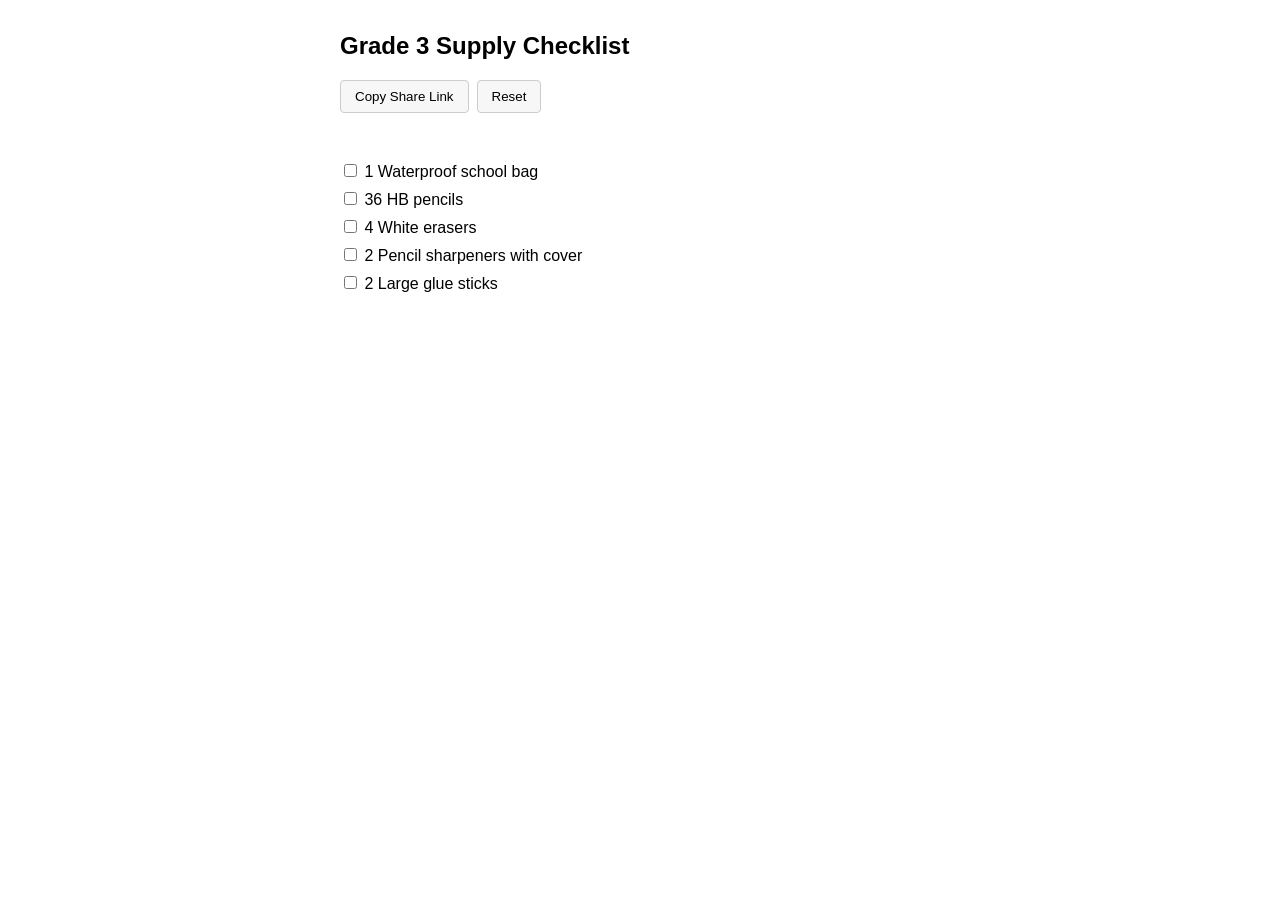
==== index.html @ b4459015 "Add Grade 3 supply checklist" ====
<!DOCTYPE html>
<html lang="en">
<head>
  <meta charset="UTF-8">
  <meta name="viewport" content="width=device-width, initial-scale=1.0">
  <title>Grade 3 Supply Checklist</title>
  <style>
    body {
      font-family: sans-serif;
      max-width: 600px;
      margin: 2rem auto;
      padding: 0 1rem;
    }
    .btn-row {
      margin: 1rem 0;
      display: flex;
      gap: 0.5rem;
    }
    button {
      padding: 8px 14px;
      cursor: pointer;
      border-radius: 4px;
      border: 1px solid #ccc;
      background-color: #f7f7f7;
    }
    button:hover {
      background-color: #eee;
    }
    ul {
      list-style: none;
      padding: 0;
    }
    li {
      margin: 8px 0;
    }
    input:checked + label {
      text-decoration: line-through;
      color: #888;
    }
    #shareNotice {
      color: #2e7d32;
      font-size: 0.85rem;
      min-height: 1.2em;
    }
  </style>
</head>
<body>

  <h2>Grade 3 Supply Checklist</h2>
  <div class="btn-row">
    <button onclick="shareList()">Copy Share Link</button>
    <button onclick="resetList()">Reset</button>
  </div>
  <p id="shareNotice"></p>

  <ul id="list">
    <li><input type="checkbox" id="i1"><label for="i1"> 1 Waterproof school bag</label></li>
    <li><input type="checkbox" id="i2"><label for="i2"> 36 HB pencils</label></li>
    <li><input type="checkbox" id="i3"><label for="i3"> 4 White erasers</label></li>
    <li><input type="checkbox" id="i4"><label for="i4"> 2 Pencil sharpeners with cover</label></li>
    <li><input type="checkbox" id="i5"><label for="i5"> 2 Large glue sticks</label></li>
  </ul>

  <script>
    const checkboxes = document.querySelectorAll('input[type="checkbox"]');
    const STORAGE_KEY = 'supply_list_data';

    function loadState() {
      const hash = window.location.hash.substring(1);
      let activeIds = [];

      if (hash) {
        activeIds = hash.split(',').filter(Boolean);
      } else {
        try {
          activeIds = JSON.parse(localStorage.getItem(STORAGE_KEY) || '[]');
        } catch (e) {
          activeIds = [];
        }
      }

      checkboxes.forEach(cb => {
        cb.checked = activeIds.includes(cb.id);
      });
    }

    function saveState() {
      const checkedIds = Array.from(checkboxes)
        .filter(cb => cb.checked)
        .map(cb => cb.id);

      localStorage.setItem(STORAGE_KEY, JSON.stringify(checkedIds));
      const hashString = checkedIds.length > 0 ? '#' + checkedIds.join(',') : window.location.pathname;
      window.history.replaceState(null, '', hashString);
    }

    function shareList() {
      saveState();
      navigator.clipboard.writeText(window.location.href).then(() => {
        const notice = document.getElementById('shareNotice');
        notice.textContent = 'Link copied to clipboard. Anyone opening it will see your current selections.';
        setTimeout(() => {
          notice.textContent = '';
        }, 4000);
      }).catch(() => {
        const notice = document.getElementById('shareNotice');
        notice.textContent = 'Failed to copy link automatically. You can copy the URL directly from the address bar.';
      });
    }

    function resetList() {
      checkboxes.forEach(cb => {
        cb.checked = false;
      });
      saveState();
    }

    checkboxes.forEach(cb => cb.addEventListener('change', saveState));
    window.addEventListener('DOMContentLoaded', loadState);
  </script>
</body>
</html>
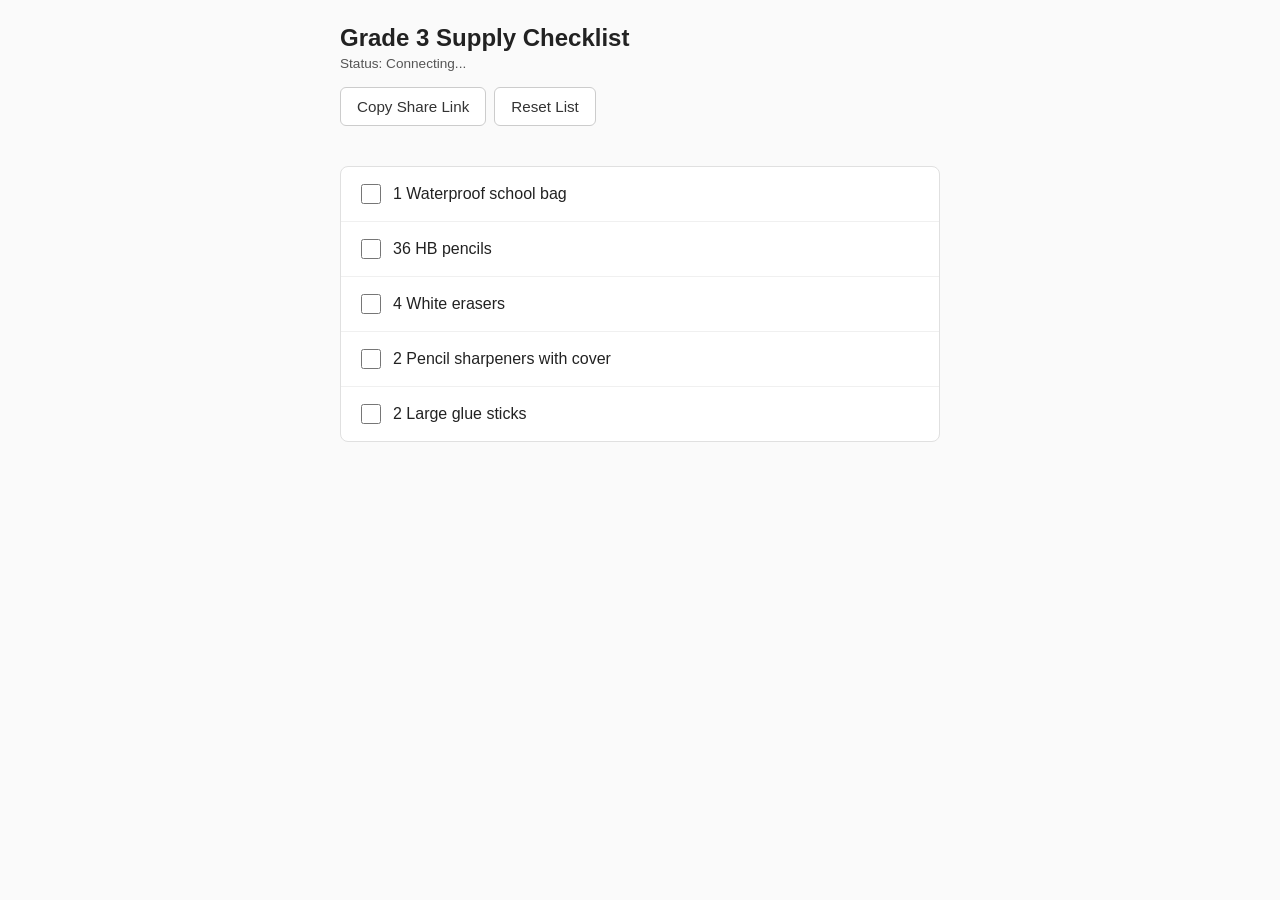
==== commit a1642ddf: "Add real-time auto-sync across devices" ====
--- a/index.html
+++ b/index.html
@@ -6,105 +6,245 @@
   <title>Grade 3 Supply Checklist</title>
   <style>
     body {
-      font-family: sans-serif;
+      font-family: -apple-system, BlinkMacSystemFont, "Segoe UI", Roboto, Helvetica, Arial, sans-serif;
       max-width: 600px;
-      margin: 2rem auto;
+      margin: 1.5rem auto;
       padding: 0 1rem;
+      color: #222;
+      background-color: #fafafa;
+    }
+    h2 {
+      margin-bottom: 0.25rem;
+    }
+    .status-bar {
+      font-size: 0.85rem;
+      color: #555;
+      margin-bottom: 1rem;
     }
     .btn-row {
       margin: 1rem 0;
       display: flex;
       gap: 0.5rem;
+      flex-wrap: wrap;
     }
     button {
-      padding: 8px 14px;
+      padding: 10px 16px;
+      font-size: 0.95rem;
       cursor: pointer;
-      border-radius: 4px;
+      border-radius: 6px;
       border: 1px solid #ccc;
-      background-color: #f7f7f7;
-    }
-    button:hover {
-      background-color: #eee;
+      background-color: #ffffff;
+      color: #333;
+    }
+    button:active {
+      background-color: #e8e8e8;
+    }
+    .notice {
+      color: #1b5e20;
+      font-size: 0.85rem;
+      min-height: 1.2em;
+      margin-bottom: 0.5rem;
     }
     ul {
       list-style: none;
       padding: 0;
+      margin: 0;
+      background-color: #ffffff;
+      border: 1px solid #e0e0e0;
+      border-radius: 8px;
     }
     li {
-      margin: 8px 0;
-    }
-    input:checked + label {
+      border-bottom: 1px solid #f0f0f0;
+    }
+    li:last-child {
+      border-bottom: none;
+    }
+    label {
+      display: flex;
+      align-items: center;
+      padding: 14px 16px;
+      cursor: pointer;
+      font-size: 1rem;
+      user-select: none;
+    }
+    input[type="checkbox"] {
+      width: 20px;
+      height: 20px;
+      margin-right: 12px;
+      cursor: pointer;
+    }
+    input[type="checkbox"]:checked + span {
       text-decoration: line-through;
-      color: #888;
-    }
-    #shareNotice {
-      color: #2e7d32;
-      font-size: 0.85rem;
-      min-height: 1.2em;
+      color: #888888;
     }
   </style>
 </head>
 <body>
 
   <h2>Grade 3 Supply Checklist</h2>
+  <div id="statusBar" class="status-bar">Status: Connecting...</div>
+
   <div class="btn-row">
-    <button onclick="shareList()">Copy Share Link</button>
-    <button onclick="resetList()">Reset</button>
+    <button type="button" onclick="copyShareLink()">Copy Share Link</button>
+    <button type="button" onclick="resetList()">Reset List</button>
   </div>
-  <p id="shareNotice"></p>
+  <div id="shareNotice" class="notice"></div>
 
   <ul id="list">
-    <li><input type="checkbox" id="i1"><label for="i1"> 1 Waterproof school bag</label></li>
-    <li><input type="checkbox" id="i2"><label for="i2"> 36 HB pencils</label></li>
-    <li><input type="checkbox" id="i3"><label for="i3"> 4 White erasers</label></li>
-    <li><input type="checkbox" id="i4"><label for="i4"> 2 Pencil sharpeners with cover</label></li>
-    <li><input type="checkbox" id="i5"><label for="i5"> 2 Large glue sticks</label></li>
+    <li>
+      <label>
+        <input type="checkbox" id="i1">
+        <span>1 Waterproof school bag</span>
+      </label>
+    </li>
+    <li>
+      <label>
+        <input type="checkbox" id="i2">
+        <span>36 HB pencils</span>
+      </label>
+    </li>
+    <li>
+      <label>
+        <input type="checkbox" id="i3">
+        <span>4 White erasers</span>
+      </label>
+    </li>
+    <li>
+      <label>
+        <input type="checkbox" id="i4">
+        <span>2 Pencil sharpeners with cover</span>
+      </label>
+    </li>
+    <li>
+      <label>
+        <input type="checkbox" id="i5">
+        <span>2 Large glue sticks</span>
+      </label>
+    </li>
   </ul>
 
   <script>
+    const clientId = 'user_' + Math.random().toString(36).substring(2, 9);
     const checkboxes = document.querySelectorAll('input[type="checkbox"]');
-    const STORAGE_KEY = 'supply_list_data';
-
-    function loadState() {
-      const hash = window.location.hash.substring(1);
-      let activeIds = [];
-
-      if (hash) {
-        activeIds = hash.split(',').filter(Boolean);
-      } else {
-        try {
-          activeIds = JSON.parse(localStorage.getItem(STORAGE_KEY) || '[]');
-        } catch (e) {
-          activeIds = [];
-        }
+    const statusBar = document.getElementById('statusBar');
+    const shareNotice = document.getElementById('shareNotice');
+
+    // Get list identifier from URL parameter or create a random one
+    function getListId() {
+      const urlParams = new URLSearchParams(window.location.search);
+      let id = urlParams.get('list');
+      if (!id) {
+        id = 'school_' + Math.random().toString(36).substring(2, 8);
+        const newUrl = window.location.pathname + '?list=' + id;
+        window.history.replaceState(null, '', newUrl);
       }
-
+      return id;
+    }
+
+    const listId = getListId();
+    const topic = 'school_supply_' + listId;
+    const sseUrl = 'https://ntfy.sh/' + topic + '/sse';
+    const pollUrl = 'https://ntfy.sh/' + topic + '/json?poll=1';
+    const postUrl = 'https://ntfy.sh/' + topic;
+
+    // Apply checked list state to UI
+    function applyState(checkedIds) {
       checkboxes.forEach(cb => {
-        cb.checked = activeIds.includes(cb.id);
-      });
-    }
-
-    function saveState() {
+        cb.checked = checkedIds.includes(cb.id);
+      });
+      localStorage.setItem('local_state_' + listId, JSON.stringify(checkedIds));
+    }
+
+    // Broadcast current checked state over the internet
+    function broadcastState() {
       const checkedIds = Array.from(checkboxes)
         .filter(cb => cb.checked)
         .map(cb => cb.id);
 
-      localStorage.setItem(STORAGE_KEY, JSON.stringify(checkedIds));
-      const hashString = checkedIds.length > 0 ? '#' + checkedIds.join(',') : window.location.pathname;
-      window.history.replaceState(null, '', hashString);
-    }
-
-    function shareList() {
-      saveState();
+      localStorage.setItem('local_state_' + listId, JSON.stringify(checkedIds));
+
+      const payload = {
+        sender: clientId,
+        checkedIds: checkedIds,
+        timestamp: Date.now()
+      };
+
+      fetch(postUrl, {
+        method: 'POST',
+        body: JSON.stringify(payload)
+      }).catch(() => {
+        statusBar.textContent = 'Status: Reconnecting...';
+      });
+    }
+
+    // Listen for live updates from the other phone
+    function startLiveSync() {
+      // 1. Load initial local backup
+      try {
+        const saved = JSON.parse(localStorage.getItem('local_state_' + listId) || '[]');
+        if (Array.isArray(saved) && saved.length > 0) {
+          applyState(saved);
+        }
+      } catch (e) {}
+
+      // 2. Fetch the latest saved state from cloud
+      fetch(pollUrl)
+        .then(res => res.text())
+        .then(text => {
+          const lines = text.trim().split('\n').filter(Boolean);
+          if (lines.length > 0) {
+            for (let i = lines.length - 1; i >= 0; i--) {
+              try {
+                const entry = JSON.parse(lines[i]);
+                if (entry.message) {
+                  const data = JSON.parse(entry.message);
+                  if (data && Array.isArray(data.checkedIds)) {
+                    applyState(data.checkedIds);
+                    break;
+                  }
+                }
+              } catch (err) {}
+            }
+          }
+        })
+        .catch(() => {});
+
+      // 3. Connect real-time event stream
+      const eventSource = new EventSource(sseUrl);
+
+      eventSource.onopen = () => {
+        statusBar.textContent = 'Status: Connected (Live Sync Active)';
+      };
+
+      eventSource.onmessage = (event) => {
+        try {
+          const data = JSON.parse(event.data);
+          if (data && data.message) {
+            const update = JSON.parse(data.message);
+            if (update.sender !== clientId && Array.isArray(update.checkedIds)) {
+              applyState(update.checkedIds);
+              statusBar.textContent = 'Status: Updated just now';
+              setTimeout(() => {
+                statusBar.textContent = 'Status: Connected (Live Sync Active)';
+              }, 2000);
+            }
+          }
+        } catch (e) {}
+      };
+
+      eventSource.onerror = () => {
+        statusBar.textContent = 'Status: Connecting...';
+      };
+    }
+
+    function copyShareLink() {
       navigator.clipboard.writeText(window.location.href).then(() => {
-        const notice = document.getElementById('shareNotice');
-        notice.textContent = 'Link copied to clipboard. Anyone opening it will see your current selections.';
+        shareNotice.textContent = 'Share link copied. Send this link to the other person.';
         setTimeout(() => {
-          notice.textContent = '';
-        }, 4000);
+          shareNotice.textContent = '';
+        }, 5000);
       }).catch(() => {
-        const notice = document.getElementById('shareNotice');
-        notice.textContent = 'Failed to copy link automatically. You can copy the URL directly from the address bar.';
+        shareNotice.textContent = 'Please copy the address from your browser bar to share.';
       });
     }
 
@@ -112,11 +252,18 @@
       checkboxes.forEach(cb => {
         cb.checked = false;
       });
-      saveState();
-    }
-
-    checkboxes.forEach(cb => cb.addEventListener('change', saveState));
-    window.addEventListener('DOMContentLoaded', loadState);
+      broadcastState();
+      shareNotice.textContent = 'List reset on all devices.';
+      setTimeout(() => {
+        shareNotice.textContent = '';
+      }, 3000);
+    }
+
+    checkboxes.forEach(cb => {
+      cb.addEventListener('change', broadcastState);
+    });
+
+    window.addEventListener('DOMContentLoaded', startLiveSync);
   </script>
 </body>
 </html>
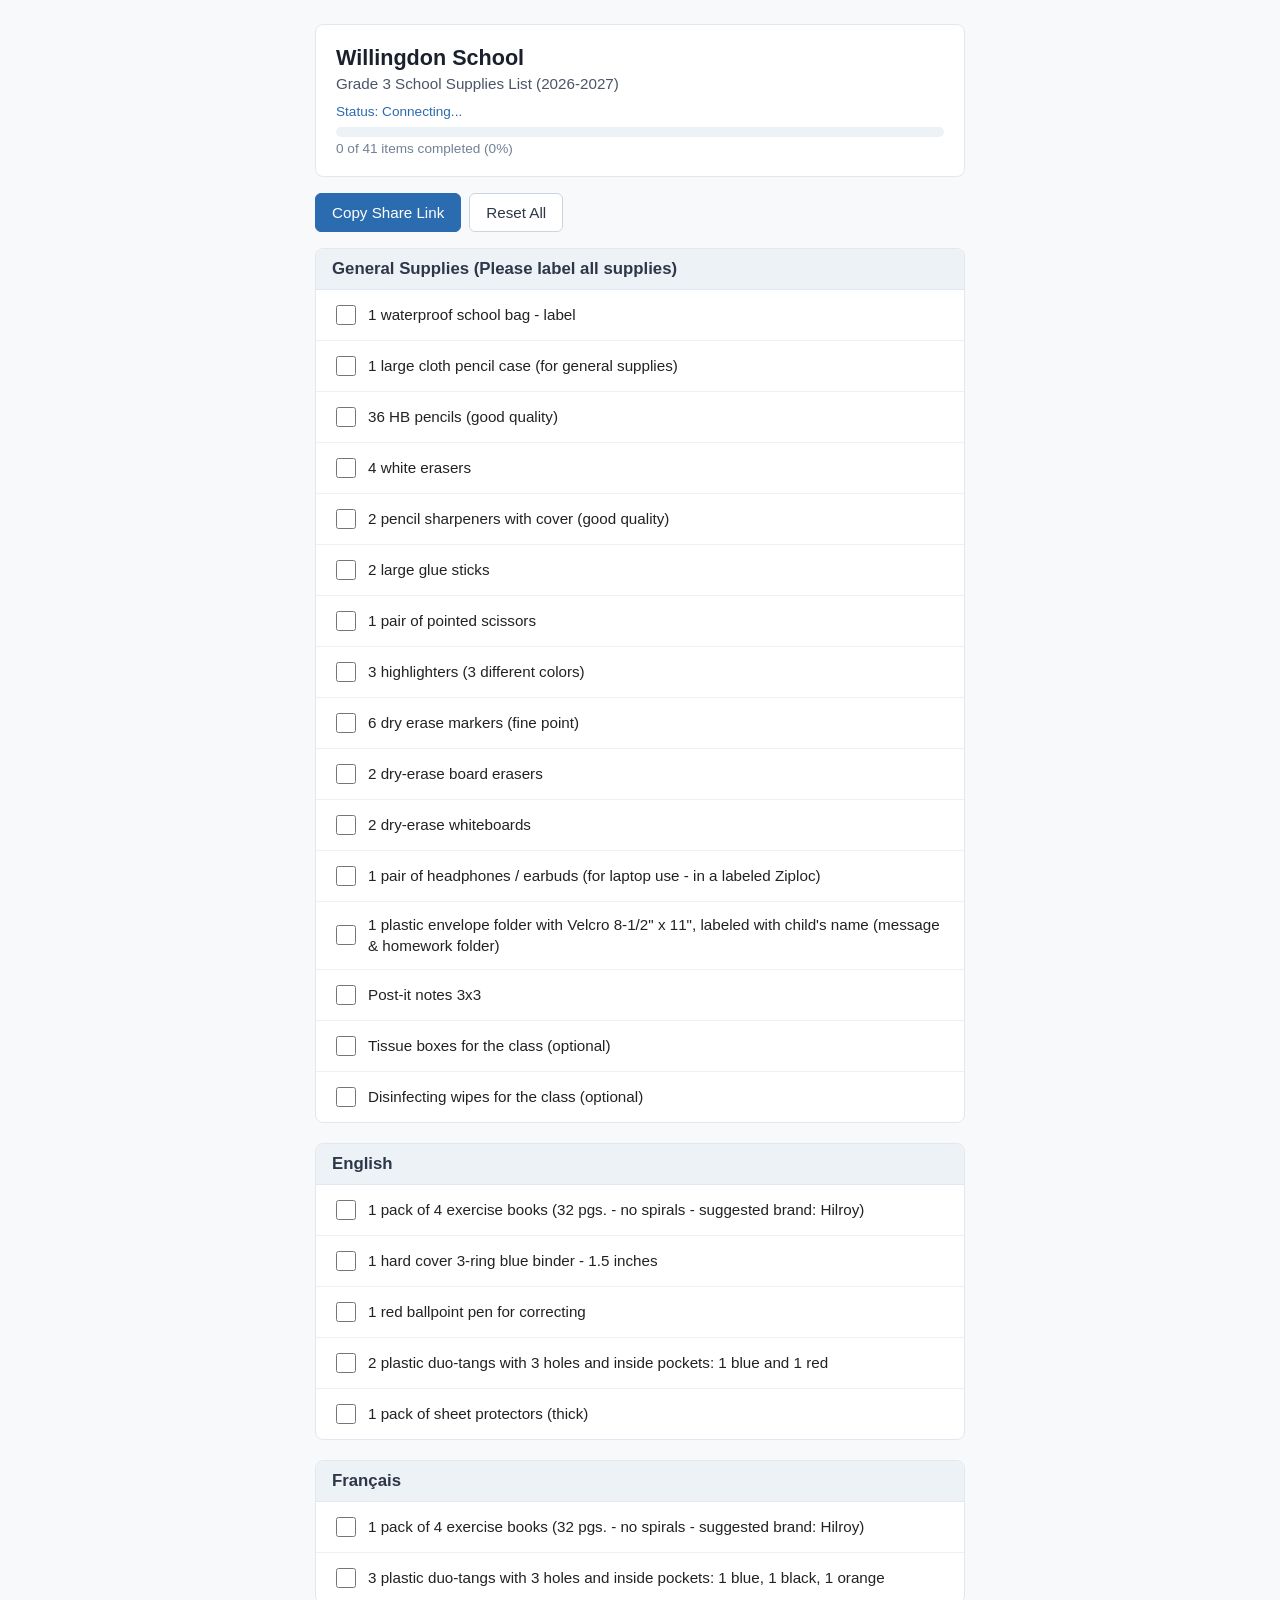
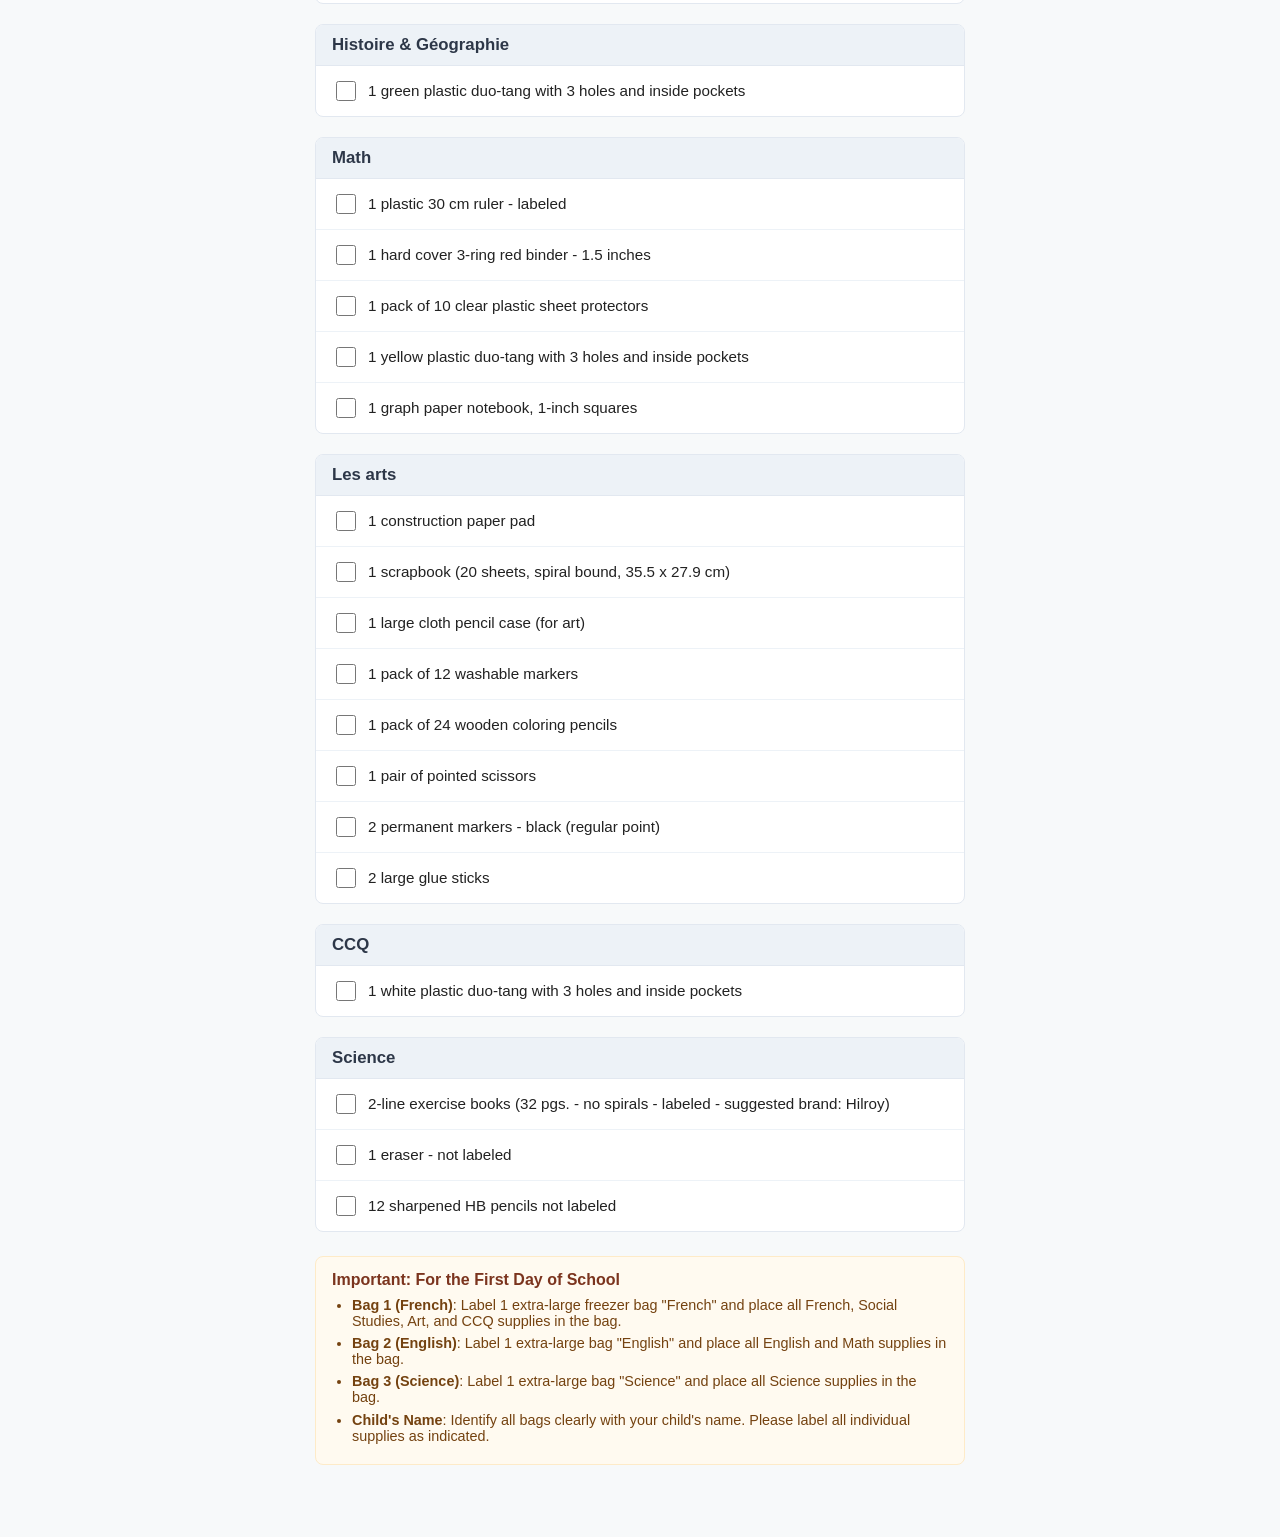
==== commit 037ae241: "Update with complete Willingdon School Grade 3 supply list" ====
--- a/index.html
+++ b/index.html
@@ -3,23 +3,55 @@
 <head>
   <meta charset="UTF-8">
   <meta name="viewport" content="width=device-width, initial-scale=1.0">
-  <title>Grade 3 Supply Checklist</title>
+  <title>Willingdon School - Grade 3 Supplies List (2026-2027)</title>
   <style>
     body {
       font-family: -apple-system, BlinkMacSystemFont, "Segoe UI", Roboto, Helvetica, Arial, sans-serif;
-      max-width: 600px;
+      max-width: 650px;
       margin: 1.5rem auto;
-      padding: 0 1rem;
+      padding: 0 1rem 3rem 1rem;
       color: #222;
-      background-color: #fafafa;
-    }
-    h2 {
-      margin-bottom: 0.25rem;
+      background-color: #f7f9fa;
+    }
+    header {
+      background-color: #ffffff;
+      padding: 1.25rem;
+      border-radius: 8px;
+      border: 1px solid #e2e8f0;
+      margin-bottom: 1rem;
+    }
+    h1 {
+      font-size: 1.35rem;
+      margin: 0 0 0.25rem 0;
+      color: #1a202c;
+    }
+    .subtitle {
+      font-size: 0.95rem;
+      color: #4a5568;
+      margin: 0 0 0.75rem 0;
     }
     .status-bar {
       font-size: 0.85rem;
-      color: #555;
-      margin-bottom: 1rem;
+      color: #2b6cb0;
+      font-weight: 500;
+      margin-bottom: 0.5rem;
+    }
+    .progress-bar-container {
+      background-color: #edf2f7;
+      border-radius: 6px;
+      height: 10px;
+      overflow: hidden;
+      margin: 0.5rem 0 0.25rem 0;
+    }
+    .progress-bar-fill {
+      background-color: #3182ce;
+      height: 100%;
+      width: 0%;
+      transition: width 0.25s ease;
+    }
+    .progress-text {
+      font-size: 0.85rem;
+      color: #718096;
     }
     .btn-row {
       margin: 1rem 0;
@@ -30,31 +62,57 @@
     button {
       padding: 10px 16px;
       font-size: 0.95rem;
+      font-weight: 500;
       cursor: pointer;
       border-radius: 6px;
-      border: 1px solid #ccc;
+      border: 1px solid #cbd5e0;
       background-color: #ffffff;
-      color: #333;
+      color: #2d3748;
     }
     button:active {
-      background-color: #e8e8e8;
+      background-color: #edf2f7;
+    }
+    .btn-primary {
+      background-color: #2b6cb0;
+      color: #ffffff;
+      border-color: #2b6cb0;
+    }
+    .btn-primary:active {
+      background-color: #2c5282;
     }
     .notice {
-      color: #1b5e20;
+      color: #22543d;
+      background-color: #f0fff4;
+      border: 1px solid #c6f6d5;
+      padding: 8px 12px;
+      border-radius: 6px;
       font-size: 0.85rem;
-      min-height: 1.2em;
-      margin-bottom: 0.5rem;
+      margin-bottom: 1rem;
+      display: none;
+    }
+    .section-card {
+      background-color: #ffffff;
+      border: 1px solid #e2e8f0;
+      border-radius: 8px;
+      margin-bottom: 1.25rem;
+      overflow: hidden;
+    }
+    .section-title {
+      font-size: 1.05rem;
+      font-weight: 600;
+      background-color: #edf2f7;
+      padding: 10px 16px;
+      margin: 0;
+      border-bottom: 1px solid #e2e8f0;
+      color: #2d3748;
     }
     ul {
       list-style: none;
       padding: 0;
       margin: 0;
-      background-color: #ffffff;
-      border: 1px solid #e0e0e0;
-      border-radius: 8px;
     }
     li {
-      border-bottom: 1px solid #f0f0f0;
+      border-bottom: 1px solid #edf2f7;
     }
     li:last-child {
       border-bottom: none;
@@ -62,79 +120,200 @@
     label {
       display: flex;
       align-items: center;
-      padding: 14px 16px;
+      padding: 12px 16px;
       cursor: pointer;
-      font-size: 1rem;
+      font-size: 0.95rem;
+      line-height: 1.4;
       user-select: none;
+    }
+    label:active {
+      background-color: #f7fafc;
     }
     input[type="checkbox"] {
       width: 20px;
       height: 20px;
       margin-right: 12px;
+      flex-shrink: 0;
       cursor: pointer;
     }
     input[type="checkbox"]:checked + span {
       text-decoration: line-through;
-      color: #888888;
+      color: #a0aec0;
+    }
+    .instructions-card {
+      background-color: #fffaf0;
+      border: 1px solid #feebc8;
+      border-radius: 8px;
+      padding: 14px 16px;
+      margin-top: 1.5rem;
+    }
+    .instructions-card h3 {
+      margin: 0 0 0.5rem 0;
+      font-size: 1rem;
+      color: #7b341e;
+    }
+    .instructions-card ul {
+      background: none;
+      border: none;
+      padding-left: 1.25rem;
+      list-style: disc;
+    }
+    .instructions-card li {
+      border: none;
+      font-size: 0.9rem;
+      color: #744210;
+      margin-bottom: 0.4rem;
+      padding: 0;
     }
   </style>
 </head>
 <body>
 
-  <h2>Grade 3 Supply Checklist</h2>
-  <div id="statusBar" class="status-bar">Status: Connecting...</div>
+  <header>
+    <h1>Willingdon School</h1>
+    <div class="subtitle">Grade 3 School Supplies List (2026-2027)</div>
+    <div id="statusBar" class="status-bar">Status: Connecting...</div>
+    <div class="progress-bar-container">
+      <div id="progressBar" class="progress-bar-fill"></div>
+    </div>
+    <div id="progressText" class="progress-text">0 of 41 items completed (0%)</div>
+  </header>
 
   <div class="btn-row">
-    <button type="button" onclick="copyShareLink()">Copy Share Link</button>
-    <button type="button" onclick="resetList()">Reset List</button>
+    <button type="button" class="btn-primary" onclick="copyShareLink()">Copy Share Link</button>
+    <button type="button" onclick="resetList()">Reset All</button>
   </div>
   <div id="shareNotice" class="notice"></div>
 
-  <ul id="list">
-    <li>
-      <label>
-        <input type="checkbox" id="i1">
-        <span>1 Waterproof school bag</span>
-      </label>
-    </li>
-    <li>
-      <label>
-        <input type="checkbox" id="i2">
-        <span>36 HB pencils</span>
-      </label>
-    </li>
-    <li>
-      <label>
-        <input type="checkbox" id="i3">
-        <span>4 White erasers</span>
-      </label>
-    </li>
-    <li>
-      <label>
-        <input type="checkbox" id="i4">
-        <span>2 Pencil sharpeners with cover</span>
-      </label>
-    </li>
-    <li>
-      <label>
-        <input type="checkbox" id="i5">
-        <span>2 Large glue sticks</span>
-      </label>
-    </li>
-  </ul>
+  <!-- General Supplies -->
+  <div class="section-card">
+    <div class="section-title">General Supplies (Please label all supplies)</div>
+    <ul>
+      <li><label><input type="checkbox" id="gen_1"><span>1 waterproof school bag - label</span></label></li>
+      <li><label><input type="checkbox" id="gen_2"><span>1 large cloth pencil case (for general supplies)</span></label></li>
+      <li><label><input type="checkbox" id="gen_3"><span>36 HB pencils (good quality)</span></label></li>
+      <li><label><input type="checkbox" id="gen_4"><span>4 white erasers</span></label></li>
+      <li><label><input type="checkbox" id="gen_5"><span>2 pencil sharpeners with cover (good quality)</span></label></li>
+      <li><label><input type="checkbox" id="gen_6"><span>2 large glue sticks</span></label></li>
+      <li><label><input type="checkbox" id="gen_7"><span>1 pair of pointed scissors</span></label></li>
+      <li><label><input type="checkbox" id="gen_8"><span>3 highlighters (3 different colors)</span></label></li>
+      <li><label><input type="checkbox" id="gen_9"><span>6 dry erase markers (fine point)</span></label></li>
+      <li><label><input type="checkbox" id="gen_10"><span>2 dry-erase board erasers</span></label></li>
+      <li><label><input type="checkbox" id="gen_11"><span>2 dry-erase whiteboards</span></label></li>
+      <li><label><input type="checkbox" id="gen_12"><span>1 pair of headphones / earbuds (for laptop use - in a labeled Ziploc)</span></label></li>
+      <li><label><input type="checkbox" id="gen_13"><span>1 plastic envelope folder with Velcro 8-1/2" x 11", labeled with child's name (message & homework folder)</span></label></li>
+      <li><label><input type="checkbox" id="gen_14"><span>Post-it notes 3x3</span></label></li>
+      <li><label><input type="checkbox" id="gen_15"><span>Tissue boxes for the class (optional)</span></label></li>
+      <li><label><input type="checkbox" id="gen_16"><span>Disinfecting wipes for the class (optional)</span></label></li>
+    </ul>
+  </div>
+
+  <!-- English -->
+  <div class="section-card">
+    <div class="section-title">English</div>
+    <ul>
+      <li><label><input type="checkbox" id="eng_1"><span>1 pack of 4 exercise books (32 pgs. - no spirals - suggested brand: Hilroy)</span></label></li>
+      <li><label><input type="checkbox" id="eng_2"><span>1 hard cover 3-ring blue binder - 1.5 inches</span></label></li>
+      <li><label><input type="checkbox" id="eng_3"><span>1 red ballpoint pen for correcting</span></label></li>
+      <li><label><input type="checkbox" id="eng_4"><span>2 plastic duo-tangs with 3 holes and inside pockets: 1 blue and 1 red</span></label></li>
+      <li><label><input type="checkbox" id="eng_5"><span>1 pack of sheet protectors (thick)</span></label></li>
+    </ul>
+  </div>
+
+  <!-- Français -->
+  <div class="section-card">
+    <div class="section-title">Français</div>
+    <ul>
+      <li><label><input type="checkbox" id="fr_1"><span>1 pack of 4 exercise books (32 pgs. - no spirals - suggested brand: Hilroy)</span></label></li>
+      <li><label><input type="checkbox" id="fr_2"><span>3 plastic duo-tangs with 3 holes and inside pockets: 1 blue, 1 black, 1 orange</span></label></li>
+    </ul>
+  </div>
+
+  <!-- Histoire & Géographie -->
+  <div class="section-card">
+    <div class="section-title">Histoire & Géographie</div>
+    <ul>
+      <li><label><input type="checkbox" id="hg_1"><span>1 green plastic duo-tang with 3 holes and inside pockets</span></label></li>
+    </ul>
+  </div>
+
+  <!-- Math -->
+  <div class="section-card">
+    <div class="section-title">Math</div>
+    <ul>
+      <li><label><input type="checkbox" id="math_1"><span>1 plastic 30 cm ruler - labeled</span></label></li>
+      <li><label><input type="checkbox" id="math_2"><span>1 hard cover 3-ring red binder - 1.5 inches</span></label></li>
+      <li><label><input type="checkbox" id="math_3"><span>1 pack of 10 clear plastic sheet protectors</span></label></li>
+      <li><label><input type="checkbox" id="math_4"><span>1 yellow plastic duo-tang with 3 holes and inside pockets</span></label></li>
+      <li><label><input type="checkbox" id="math_5"><span>1 graph paper notebook, 1-inch squares</span></label></li>
+    </ul>
+  </div>
+
+  <!-- Les arts -->
+  <div class="section-card">
+    <div class="section-title">Les arts</div>
+    <ul>
+      <li><label><input type="checkbox" id="art_1"><span>1 construction paper pad</span></label></li>
+      <li><label><input type="checkbox" id="art_2"><span>1 scrapbook (20 sheets, spiral bound, 35.5 x 27.9 cm)</span></label></li>
+      <li><label><input type="checkbox" id="art_3"><span>1 large cloth pencil case (for art)</span></label></li>
+      <li><label><input type="checkbox" id="art_4"><span>1 pack of 12 washable markers</span></label></li>
+      <li><label><input type="checkbox" id="art_5"><span>1 pack of 24 wooden coloring pencils</span></label></li>
+      <li><label><input type="checkbox" id="art_6"><span>1 pair of pointed scissors</span></label></li>
+      <li><label><input type="checkbox" id="art_7"><span>2 permanent markers - black (regular point)</span></label></li>
+      <li><label><input type="checkbox" id="art_8"><span>2 large glue sticks</span></label></li>
+    </ul>
+  </div>
+
+  <!-- CCQ -->
+  <div class="section-card">
+    <div class="section-title">CCQ</div>
+    <ul>
+      <li><label><input type="checkbox" id="ccq_1"><span>1 white plastic duo-tang with 3 holes and inside pockets</span></label></li>
+    </ul>
+  </div>
+
+  <!-- Science -->
+  <div class="section-card">
+    <div class="section-title">Science</div>
+    <ul>
+      <li><label><input type="checkbox" id="sci_1"><span>2-line exercise books (32 pgs. - no spirals - labeled - suggested brand: Hilroy)</span></label></li>
+      <li><label><input type="checkbox" id="sci_2"><span>1 eraser - not labeled</span></label></li>
+      <li><label><input type="checkbox" id="sci_3"><span>12 sharpened HB pencils not labeled</span></label></li>
+    </ul>
+  </div>
+
+  <!-- First Day of School Instructions -->
+  <div class="instructions-card">
+    <h3>Important: For the First Day of School</h3>
+    <ul>
+      <li><strong>Bag 1 (French)</strong>: Label 1 extra-large freezer bag "French" and place all French, Social Studies, Art, and CCQ supplies in the bag.</li>
+      <li><strong>Bag 2 (English)</strong>: Label 1 extra-large bag "English" and place all English and Math supplies in the bag.</li>
+      <li><strong>Bag 3 (Science)</strong>: Label 1 extra-large bag "Science" and place all Science supplies in the bag.</li>
+      <li><strong>Child's Name</strong>: Identify all bags clearly with your child's name. Please label all individual supplies as indicated.</li>
+    </ul>
+  </div>
 
   <script>
     const clientId = 'user_' + Math.random().toString(36).substring(2, 9);
     const checkboxes = document.querySelectorAll('input[type="checkbox"]');
+    const totalItems = checkboxes.length;
     const statusBar = document.getElementById('statusBar');
     const shareNotice = document.getElementById('shareNotice');
-
-    // Get list identifier from URL parameter or create a random one
+    const progressBar = document.getElementById('progressBar');
+    const progressText = document.getElementById('progressText');
+
+    function updateProgress() {
+      const checkedCount = Array.from(checkboxes).filter(cb => cb.checked).length;
+      const percent = Math.round((checkedCount / totalItems) * 100);
+      progressBar.style.width = percent + '%';
+      progressText.textContent = checkedCount + ' of ' + totalItems + ' items completed (' + percent + '%)';
+    }
+
     function getListId() {
       const urlParams = new URLSearchParams(window.location.search);
       let id = urlParams.get('list');
       if (!id) {
-        id = 'school_' + Math.random().toString(36).substring(2, 8);
+        id = 'willingdon_g3_' + Math.random().toString(36).substring(2, 8);
         const newUrl = window.location.pathname + '?list=' + id;
         window.history.replaceState(null, '', newUrl);
       }
@@ -142,25 +321,25 @@
     }
 
     const listId = getListId();
-    const topic = 'school_supply_' + listId;
+    const topic = 'willingdon_supply_' + listId;
     const sseUrl = 'https://ntfy.sh/' + topic + '/sse';
     const pollUrl = 'https://ntfy.sh/' + topic + '/json?poll=1';
     const postUrl = 'https://ntfy.sh/' + topic;
 
-    // Apply checked list state to UI
     function applyState(checkedIds) {
       checkboxes.forEach(cb => {
         cb.checked = checkedIds.includes(cb.id);
       });
+      updateProgress();
       localStorage.setItem('local_state_' + listId, JSON.stringify(checkedIds));
     }
 
-    // Broadcast current checked state over the internet
     function broadcastState() {
       const checkedIds = Array.from(checkboxes)
         .filter(cb => cb.checked)
         .map(cb => cb.id);
 
+      updateProgress();
       localStorage.setItem('local_state_' + listId, JSON.stringify(checkedIds));
 
       const payload = {
@@ -177,17 +356,18 @@
       });
     }
 
-    // Listen for live updates from the other phone
     function startLiveSync() {
-      // 1. Load initial local backup
       try {
         const saved = JSON.parse(localStorage.getItem('local_state_' + listId) || '[]');
         if (Array.isArray(saved) && saved.length > 0) {
           applyState(saved);
+        } else {
+          updateProgress();
         }
-      } catch (e) {}
-
-      // 2. Fetch the latest saved state from cloud
+      } catch (e) {
+        updateProgress();
+      }
+
       fetch(pollUrl)
         .then(res => res.text())
         .then(text => {
@@ -209,7 +389,6 @@
         })
         .catch(() => {});
 
-      // 3. Connect real-time event stream
       const eventSource = new EventSource(sseUrl);
 
       eventSource.onopen = () => {
@@ -239,24 +418,29 @@
 
     function copyShareLink() {
       navigator.clipboard.writeText(window.location.href).then(() => {
-        shareNotice.textContent = 'Share link copied. Send this link to the other person.';
+        shareNotice.textContent = 'Share link copied to clipboard. Send this to the other person.';
+        shareNotice.style.display = 'block';
         setTimeout(() => {
-          shareNotice.textContent = '';
+          shareNotice.style.display = 'none';
         }, 5000);
       }).catch(() => {
         shareNotice.textContent = 'Please copy the address from your browser bar to share.';
+        shareNotice.style.display = 'block';
       });
     }
 
     function resetList() {
-      checkboxes.forEach(cb => {
-        cb.checked = false;
-      });
-      broadcastState();
-      shareNotice.textContent = 'List reset on all devices.';
-      setTimeout(() => {
-        shareNotice.textContent = '';
-      }, 3000);
+      if (confirm('Are you sure you want to uncheck all items?')) {
+        checkboxes.forEach(cb => {
+          cb.checked = false;
+        });
+        broadcastState();
+        shareNotice.textContent = 'List reset on all devices.';
+        shareNotice.style.display = 'block';
+        setTimeout(() => {
+          shareNotice.style.display = 'none';
+        }, 3000);
+      }
     }
 
     checkboxes.forEach(cb => {
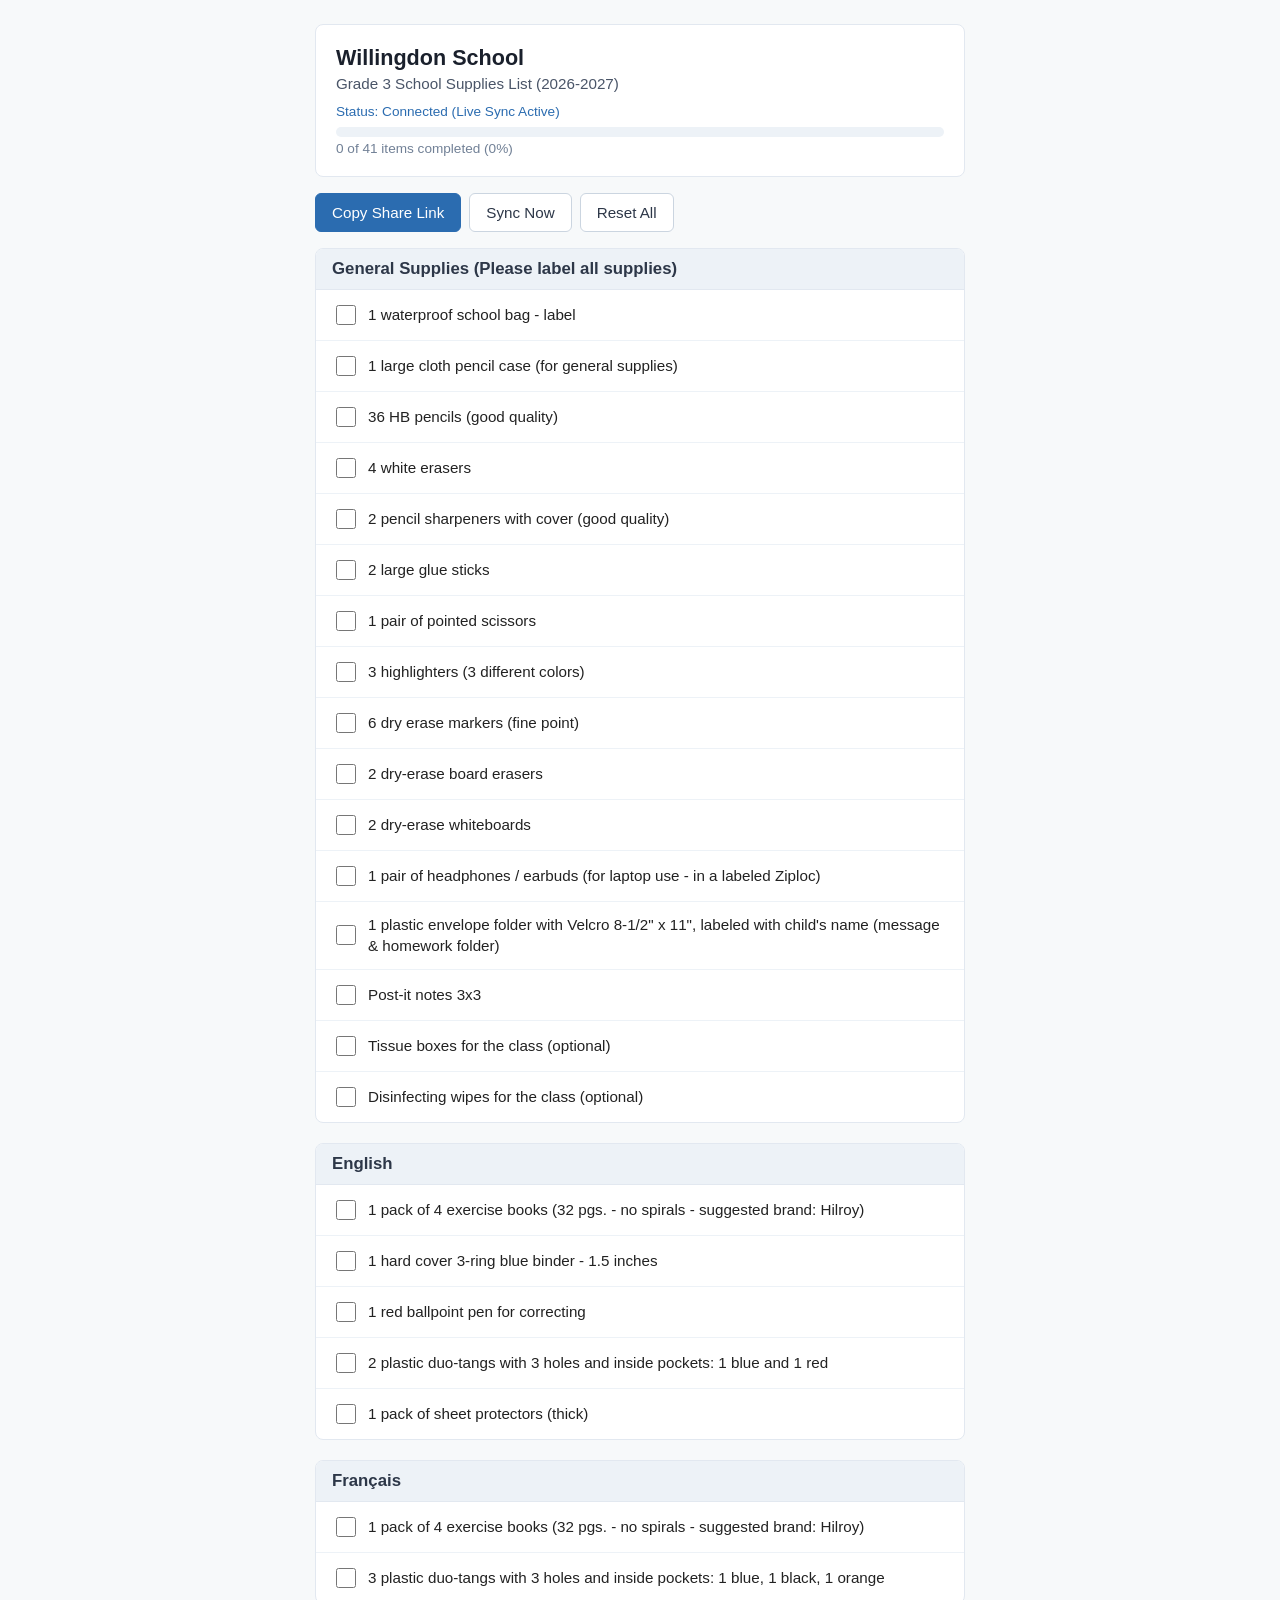
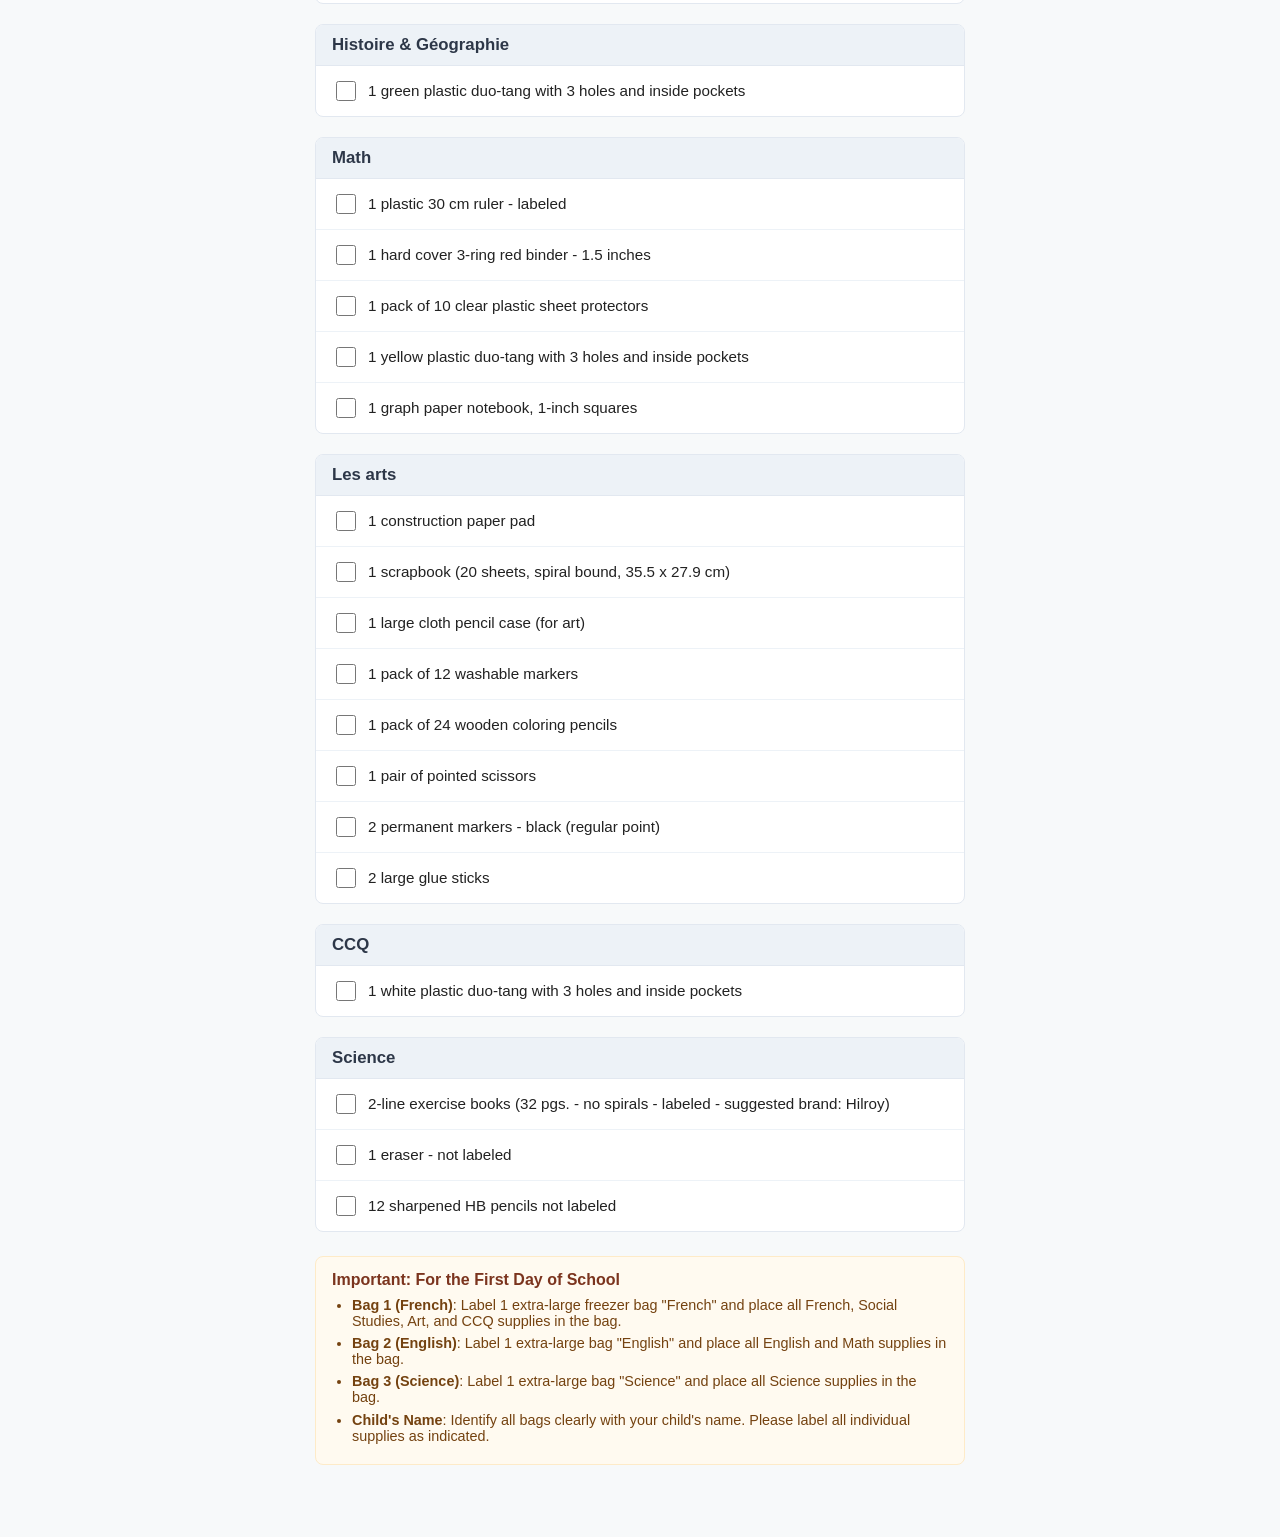
==== commit 3f21bb75: "Fix real-time multi-device sync and auto-polling" ====
--- a/index.html
+++ b/index.html
@@ -172,7 +172,7 @@
   <header>
     <h1>Willingdon School</h1>
     <div class="subtitle">Grade 3 School Supplies List (2026-2027)</div>
-    <div id="statusBar" class="status-bar">Status: Connecting...</div>
+    <div id="statusBar" class="status-bar">Status: Connected (Live Sync Active)</div>
     <div class="progress-bar-container">
       <div id="progressBar" class="progress-bar-fill"></div>
     </div>
@@ -181,6 +181,7 @@
 
   <div class="btn-row">
     <button type="button" class="btn-primary" onclick="copyShareLink()">Copy Share Link</button>
+    <button type="button" onclick="manualRefresh()">Sync Now</button>
     <button type="button" onclick="resetList()">Reset All</button>
   </div>
   <div id="shareNotice" class="notice"></div>
@@ -313,7 +314,7 @@
       const urlParams = new URLSearchParams(window.location.search);
       let id = urlParams.get('list');
       if (!id) {
-        id = 'willingdon_g3_' + Math.random().toString(36).substring(2, 8);
+        id = 'school_xalvan';
         const newUrl = window.location.pathname + '?list=' + id;
         window.history.replaceState(null, '', newUrl);
       }
@@ -321,12 +322,14 @@
     }
 
     const listId = getListId();
-    const topic = 'willingdon_supply_' + listId;
+    // Unique unified channel for this list
+    const topic = 'wldg_' + listId.replace(/[^a-zA-Z0-9_]/g, '');
     const sseUrl = 'https://ntfy.sh/' + topic + '/sse';
-    const pollUrl = 'https://ntfy.sh/' + topic + '/json?poll=1';
+    const pollUrl = 'https://ntfy.sh/' + topic + '/json?poll=1&since=all';
     const postUrl = 'https://ntfy.sh/' + topic;
 
     function applyState(checkedIds) {
+      if (!Array.isArray(checkedIds)) return;
       checkboxes.forEach(cb => {
         cb.checked = checkedIds.includes(cb.id);
       });
@@ -334,6 +337,44 @@
       localStorage.setItem('local_state_' + listId, JSON.stringify(checkedIds));
     }
 
+    function parsePayload(raw) {
+      if (!raw) return null;
+      try {
+        return typeof raw === 'string' ? JSON.parse(raw) : raw;
+      } catch (e) {
+        try {
+          const fixed = raw.replace(/([{,]\s*)([a-zA-Z0-9_]+)\s*:/g, '$1"$2":');
+          return JSON.parse(fixed);
+        } catch (e2) {
+          return null;
+        }
+      }
+    }
+
+    function fetchLatestState() {
+      fetch(pollUrl)
+        .then(res => res.text())
+        .then(text => {
+          const lines = text.trim().split('\n').filter(Boolean);
+          if (lines.length > 0) {
+            for (let i = lines.length - 1; i >= 0; i--) {
+              try {
+                const entry = JSON.parse(lines[i]);
+                if (entry && entry.message) {
+                  const data = parsePayload(entry.message);
+                  if (data && Array.isArray(data.checkedIds)) {
+                    applyState(data.checkedIds);
+                    statusBar.textContent = 'Status: Connected (Live Sync Active)';
+                    break;
+                  }
+                }
+              } catch (err) {}
+            }
+          }
+        })
+        .catch(() => {});
+    }
+
     function broadcastState() {
       const checkedIds = Array.from(checkboxes)
         .filter(cb => cb.checked)
@@ -350,13 +391,17 @@
 
       fetch(postUrl, {
         method: 'POST',
+        headers: { 'Content-Type': 'text/plain' },
         body: JSON.stringify(payload)
+      }).then(() => {
+        statusBar.textContent = 'Status: Connected (Live Sync Active)';
       }).catch(() => {
         statusBar.textContent = 'Status: Reconnecting...';
       });
     }
 
     function startLiveSync() {
+      // 1. Load cached state if available
       try {
         const saved = JSON.parse(localStorage.getItem('local_state_' + listId) || '[]');
         if (Array.isArray(saved) && saved.length > 0) {
@@ -368,52 +413,54 @@
         updateProgress();
       }
 
-      fetch(pollUrl)
-        .then(res => res.text())
-        .then(text => {
-          const lines = text.trim().split('\n').filter(Boolean);
-          if (lines.length > 0) {
-            for (let i = lines.length - 1; i >= 0; i--) {
-              try {
-                const entry = JSON.parse(lines[i]);
-                if (entry.message) {
-                  const data = JSON.parse(entry.message);
-                  if (data && Array.isArray(data.checkedIds)) {
-                    applyState(data.checkedIds);
-                    break;
-                  }
-                }
-              } catch (err) {}
+      // 2. Fetch latest saved state from cloud
+      fetchLatestState();
+
+      // 3. Set up SSE stream
+      try {
+        const eventSource = new EventSource(sseUrl);
+
+        eventSource.onopen = () => {
+          statusBar.textContent = 'Status: Connected (Live Sync Active)';
+        };
+
+        eventSource.onmessage = (event) => {
+          try {
+            const entry = JSON.parse(event.data);
+            if (entry && entry.message) {
+              const update = parsePayload(entry.message);
+              if (update && update.sender !== clientId && Array.isArray(update.checkedIds)) {
+                applyState(update.checkedIds);
+                statusBar.textContent = 'Status: Updated just now';
+                setTimeout(() => {
+                  statusBar.textContent = 'Status: Connected (Live Sync Active)';
+                }, 2000);
+              }
             }
-          }
-        })
-        .catch(() => {});
-
-      const eventSource = new EventSource(sseUrl);
-
-      eventSource.onopen = () => {
+          } catch (e) {}
+        };
+
+        eventSource.onerror = () => {
+          statusBar.textContent = 'Status: Connected (Live Sync Active)';
+        };
+      } catch (err) {}
+
+      // 4. Background polling fallback every 3 seconds for mobile battery/cellular reliability
+      setInterval(fetchLatestState, 3000);
+
+      // 5. Sync when switching back to tab/unlocking screen
+      window.addEventListener('visibilitychange', () => {
+        if (!document.hidden) fetchLatestState();
+      });
+      window.addEventListener('focus', fetchLatestState);
+    }
+
+    function manualRefresh() {
+      statusBar.textContent = 'Status: Syncing...';
+      fetchLatestState();
+      setTimeout(() => {
         statusBar.textContent = 'Status: Connected (Live Sync Active)';
-      };
-
-      eventSource.onmessage = (event) => {
-        try {
-          const data = JSON.parse(event.data);
-          if (data && data.message) {
-            const update = JSON.parse(data.message);
-            if (update.sender !== clientId && Array.isArray(update.checkedIds)) {
-              applyState(update.checkedIds);
-              statusBar.textContent = 'Status: Updated just now';
-              setTimeout(() => {
-                statusBar.textContent = 'Status: Connected (Live Sync Active)';
-              }, 2000);
-            }
-          }
-        } catch (e) {}
-      };
-
-      eventSource.onerror = () => {
-        statusBar.textContent = 'Status: Connecting...';
-      };
+      }, 800);
     }
 
     function copyShareLink() {
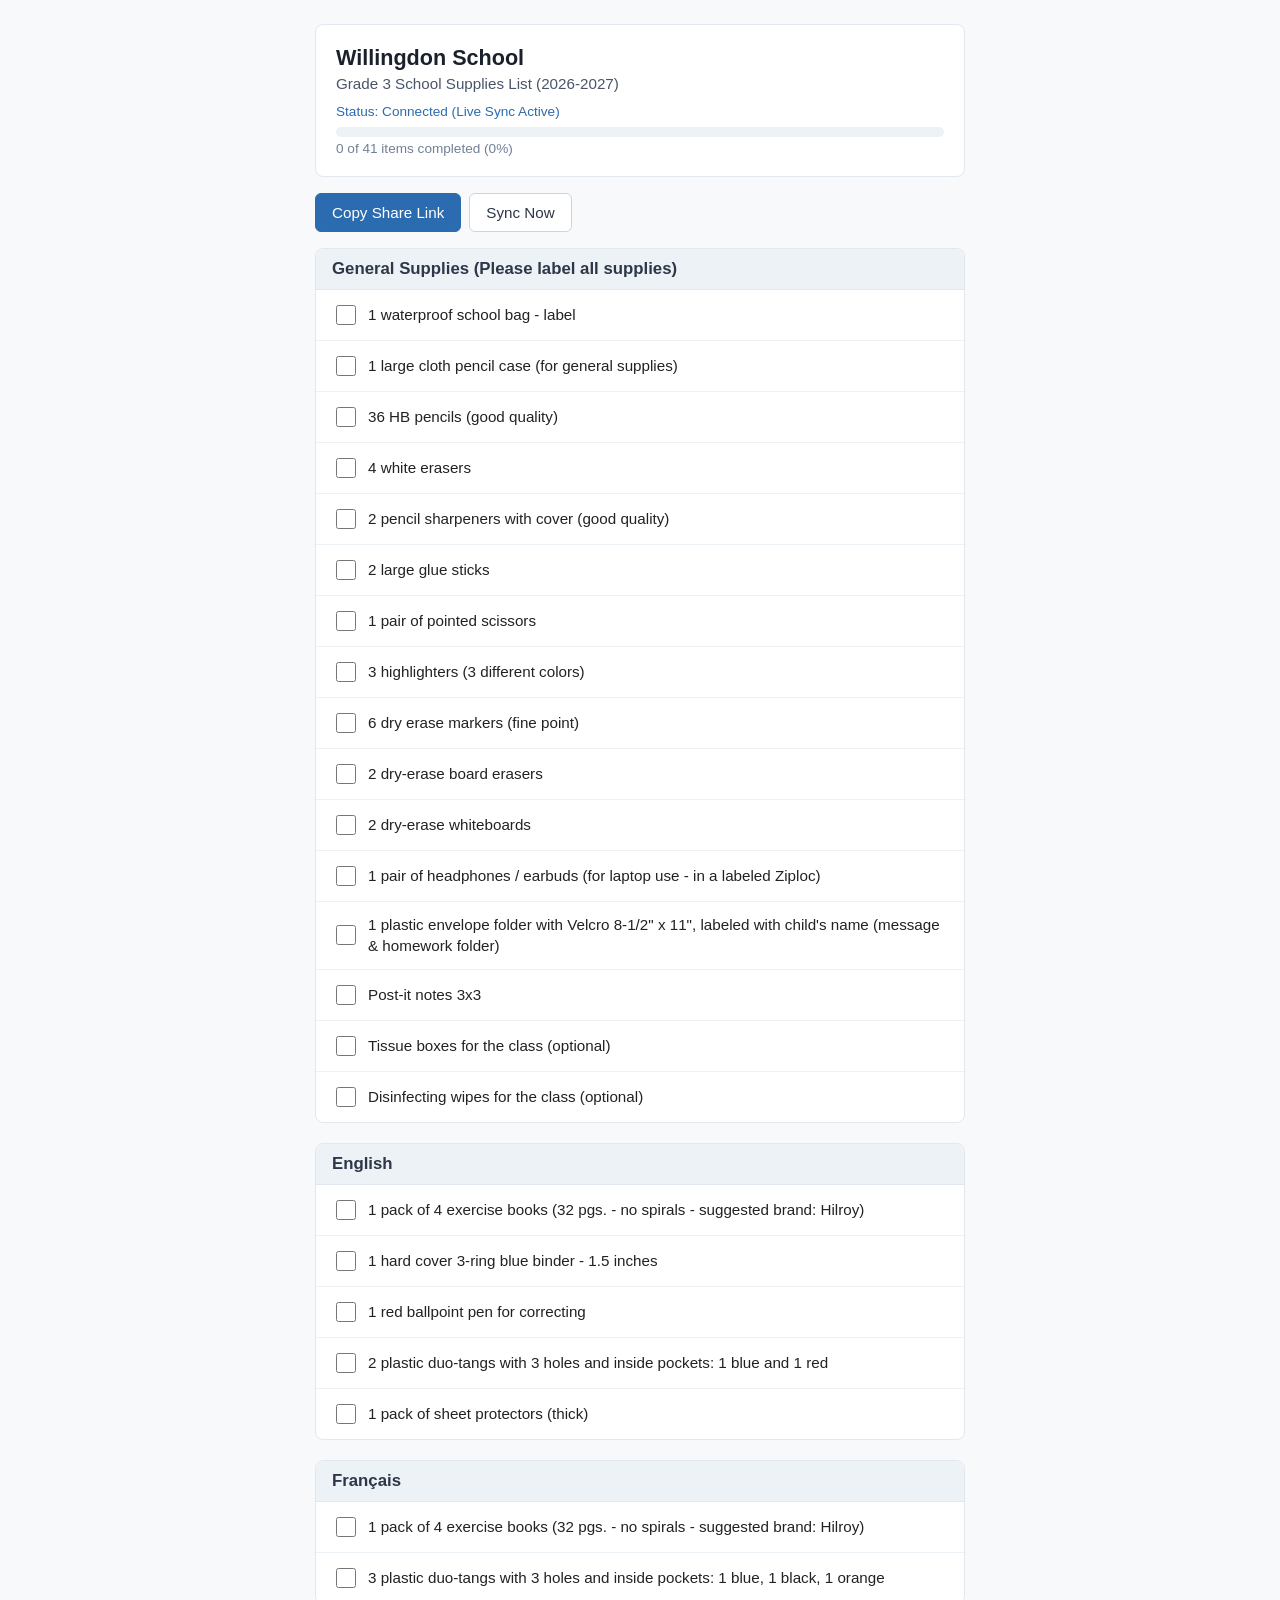
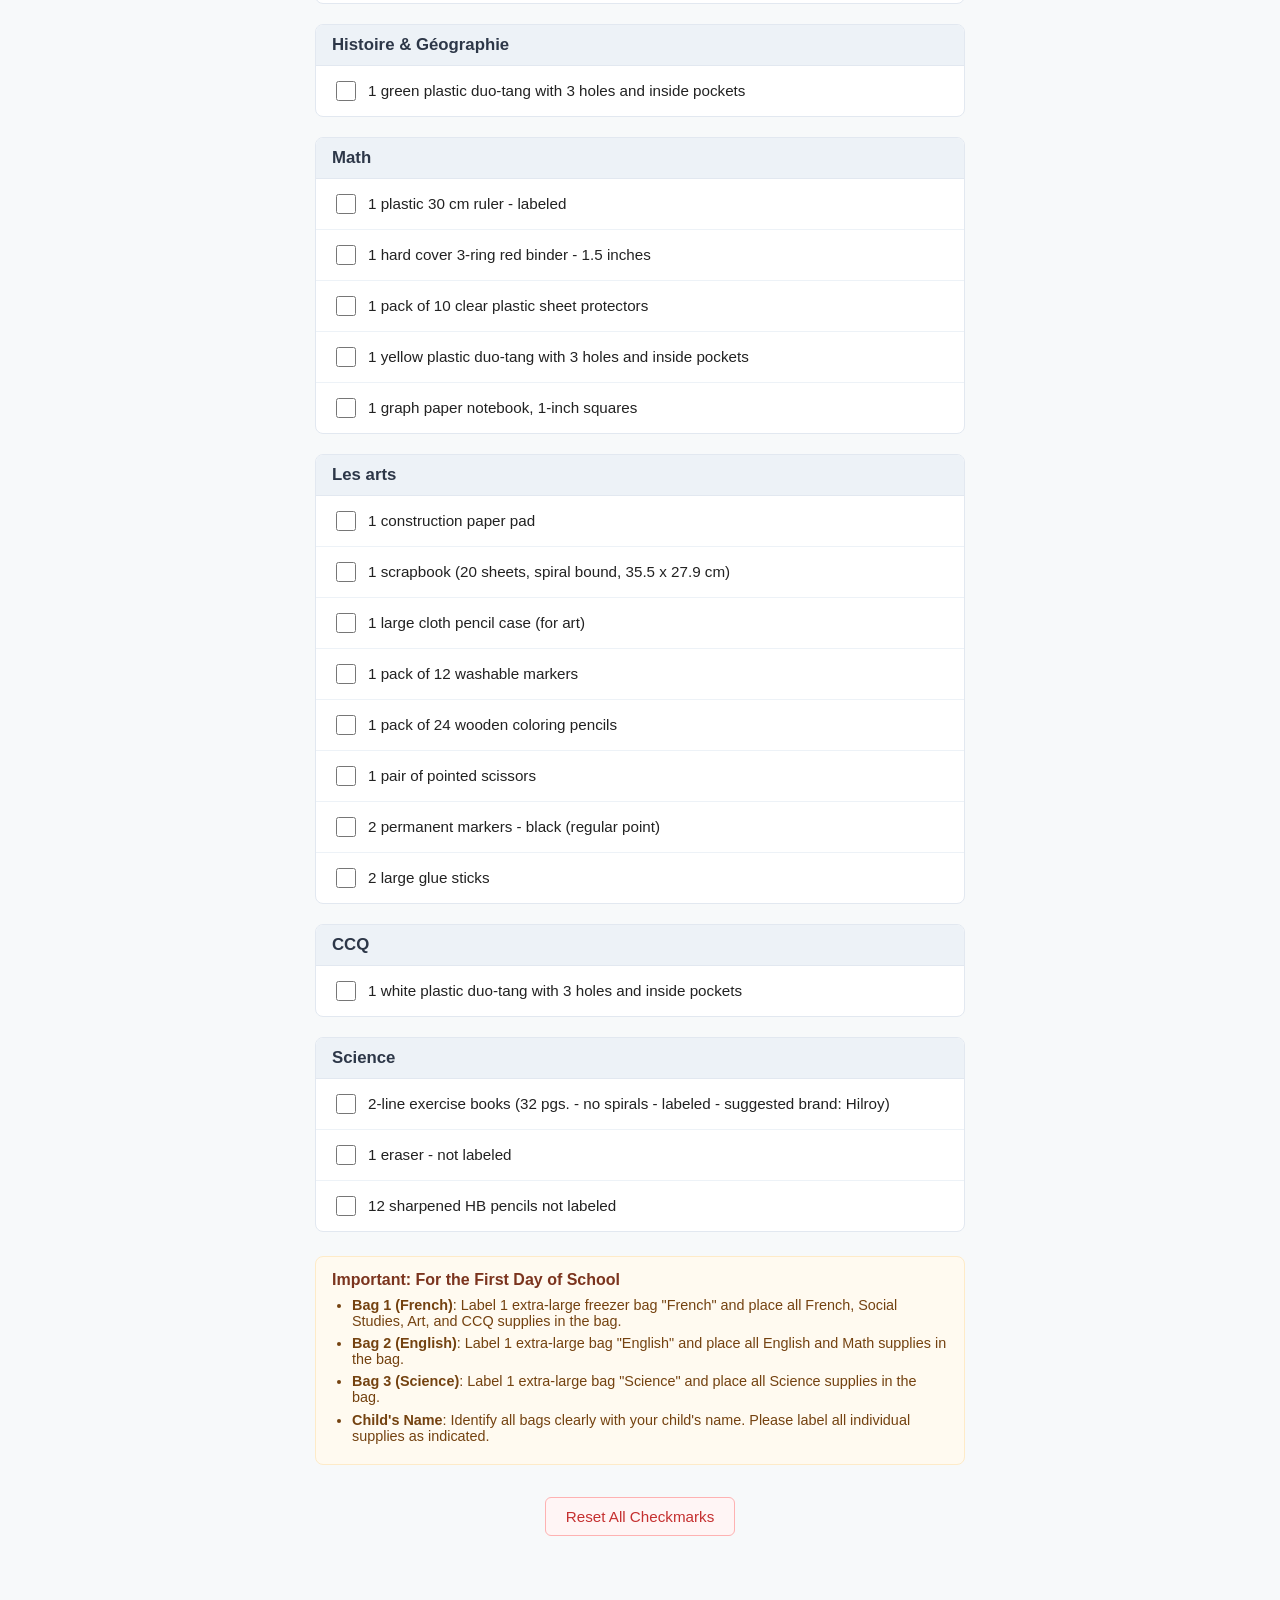
==== commit 1037144d: "Move Reset button to the bottom of the page" ====
--- a/index.html
+++ b/index.html
@@ -182,7 +182,6 @@
   <div class="btn-row">
     <button type="button" class="btn-primary" onclick="copyShareLink()">Copy Share Link</button>
     <button type="button" onclick="manualRefresh()">Sync Now</button>
-    <button type="button" onclick="resetList()">Reset All</button>
   </div>
   <div id="shareNotice" class="notice"></div>
 
@@ -294,6 +293,10 @@
     </ul>
   </div>
 
+  <div style="margin-top: 2rem; margin-bottom: 1rem; text-align: center;">
+    <button type="button" onclick="resetList()" style="color: #c53030; border-color: #feb2b2; background-color: #fff5f5; padding: 10px 20px;">Reset All Checkmarks</button>
+  </div>
+
   <script>
     const clientId = 'user_' + Math.random().toString(36).substring(2, 9);
     const checkboxes = document.querySelectorAll('input[type="checkbox"]');
@@ -303,6 +306,8 @@
     const progressBar = document.getElementById('progressBar');
     const progressText = document.getElementById('progressText');
 
+    let lastKnownTimestamp = 0;
+
     function updateProgress() {
       const checkedCount = Array.from(checkboxes).filter(cb => cb.checked).length;
       const percent = Math.round((checkedCount / totalItems) * 100);
@@ -314,7 +319,7 @@
       const urlParams = new URLSearchParams(window.location.search);
       let id = urlParams.get('list');
       if (!id) {
-        id = 'school_xalvan';
+        id = 'willingdon_g3_6ty5yx';
         const newUrl = window.location.pathname + '?list=' + id;
         window.history.replaceState(null, '', newUrl);
       }
@@ -322,14 +327,18 @@
     }
 
     const listId = getListId();
-    // Unique unified channel for this list
-    const topic = 'wldg_' + listId.replace(/[^a-zA-Z0-9_]/g, '');
-    const sseUrl = 'https://ntfy.sh/' + topic + '/sse';
-    const pollUrl = 'https://ntfy.sh/' + topic + '/json?poll=1&since=all';
-    const postUrl = 'https://ntfy.sh/' + topic;
-
-    function applyState(checkedIds) {
+    // Support all topic prefixes
+    const topics = [
+      'willingdon_supply_' + listId,
+      'wldg_' + listId.replace(/[^a-zA-Z0-9_]/g, ''),
+      'school_supply_' + listId
+    ];
+
+    function applyState(checkedIds, timestamp) {
       if (!Array.isArray(checkedIds)) return;
+      if (timestamp && timestamp < lastKnownTimestamp) return;
+      if (timestamp) lastKnownTimestamp = timestamp;
+
       checkboxes.forEach(cb => {
         cb.checked = checkedIds.includes(cb.id);
       });
@@ -351,8 +360,8 @@
       }
     }
 
-    function fetchLatestState() {
-      fetch(pollUrl)
+    function checkTopic(t) {
+      return fetch('https://ntfy.sh/' + t + '/json?poll=1&since=all')
         .then(res => res.text())
         .then(text => {
           const lines = text.trim().split('\n').filter(Boolean);
@@ -363,7 +372,7 @@
                 if (entry && entry.message) {
                   const data = parsePayload(entry.message);
                   if (data && Array.isArray(data.checkedIds)) {
-                    applyState(data.checkedIds);
+                    applyState(data.checkedIds, data.timestamp || entry.time * 1000);
                     statusBar.textContent = 'Status: Connected (Live Sync Active)';
                     break;
                   }
@@ -375,37 +384,44 @@
         .catch(() => {});
     }
 
+    function fetchLatestState() {
+      topics.forEach(t => checkTopic(t));
+    }
+
     function broadcastState() {
       const checkedIds = Array.from(checkboxes)
         .filter(cb => cb.checked)
         .map(cb => cb.id);
 
+      const ts = Date.now();
+      lastKnownTimestamp = ts;
       updateProgress();
       localStorage.setItem('local_state_' + listId, JSON.stringify(checkedIds));
 
       const payload = {
         sender: clientId,
         checkedIds: checkedIds,
-        timestamp: Date.now()
+        timestamp: ts
       };
 
-      fetch(postUrl, {
-        method: 'POST',
-        headers: { 'Content-Type': 'text/plain' },
-        body: JSON.stringify(payload)
-      }).then(() => {
-        statusBar.textContent = 'Status: Connected (Live Sync Active)';
-      }).catch(() => {
-        statusBar.textContent = 'Status: Reconnecting...';
+      // Broadcast across all connected channels
+      topics.forEach(t => {
+        fetch('https://ntfy.sh/' + t, {
+          method: 'POST',
+          headers: { 'Content-Type': 'text/plain' },
+          body: JSON.stringify(payload)
+        }).catch(() => {});
       });
+
+      statusBar.textContent = 'Status: Connected (Live Sync Active)';
     }
 
     function startLiveSync() {
-      // 1. Load cached state if available
+      // 1. Local storage load
       try {
         const saved = JSON.parse(localStorage.getItem('local_state_' + listId) || '[]');
         if (Array.isArray(saved) && saved.length > 0) {
-          applyState(saved);
+          applyState(saved, 0);
         } else {
           updateProgress();
         }
@@ -413,42 +429,35 @@
         updateProgress();
       }
 
-      // 2. Fetch latest saved state from cloud
+      // 2. Poll initial state
       fetchLatestState();
 
-      // 3. Set up SSE stream
-      try {
-        const eventSource = new EventSource(sseUrl);
-
-        eventSource.onopen = () => {
-          statusBar.textContent = 'Status: Connected (Live Sync Active)';
-        };
-
-        eventSource.onmessage = (event) => {
-          try {
-            const entry = JSON.parse(event.data);
-            if (entry && entry.message) {
-              const update = parsePayload(entry.message);
-              if (update && update.sender !== clientId && Array.isArray(update.checkedIds)) {
-                applyState(update.checkedIds);
-                statusBar.textContent = 'Status: Updated just now';
-                setTimeout(() => {
-                  statusBar.textContent = 'Status: Connected (Live Sync Active)';
-                }, 2000);
+      // 3. Connect SSE streams
+      topics.forEach(t => {
+        try {
+          const eventSource = new EventSource('https://ntfy.sh/' + t + '/sse');
+          eventSource.onmessage = (event) => {
+            try {
+              const entry = JSON.parse(event.data);
+              if (entry && entry.message) {
+                const update = parsePayload(entry.message);
+                if (update && update.sender !== clientId && Array.isArray(update.checkedIds)) {
+                  applyState(update.checkedIds, update.timestamp || entry.time * 1000);
+                  statusBar.textContent = 'Status: Updated just now';
+                  setTimeout(() => {
+                    statusBar.textContent = 'Status: Connected (Live Sync Active)';
+                  }, 2000);
+                }
               }
-            }
-          } catch (e) {}
-        };
-
-        eventSource.onerror = () => {
-          statusBar.textContent = 'Status: Connected (Live Sync Active)';
-        };
-      } catch (err) {}
-
-      // 4. Background polling fallback every 3 seconds for mobile battery/cellular reliability
-      setInterval(fetchLatestState, 3000);
-
-      // 5. Sync when switching back to tab/unlocking screen
+            } catch (e) {}
+          };
+        } catch (e) {}
+      });
+
+      // 4. Background polling fallback every 2 seconds
+      setInterval(fetchLatestState, 2000);
+
+      // 5. Sync on screen unlock/tab active
       window.addEventListener('visibilitychange', () => {
         if (!document.hidden) fetchLatestState();
       });
@@ -460,7 +469,7 @@
       fetchLatestState();
       setTimeout(() => {
         statusBar.textContent = 'Status: Connected (Live Sync Active)';
-      }, 800);
+      }, 600);
     }
 
     function copyShareLink() {
